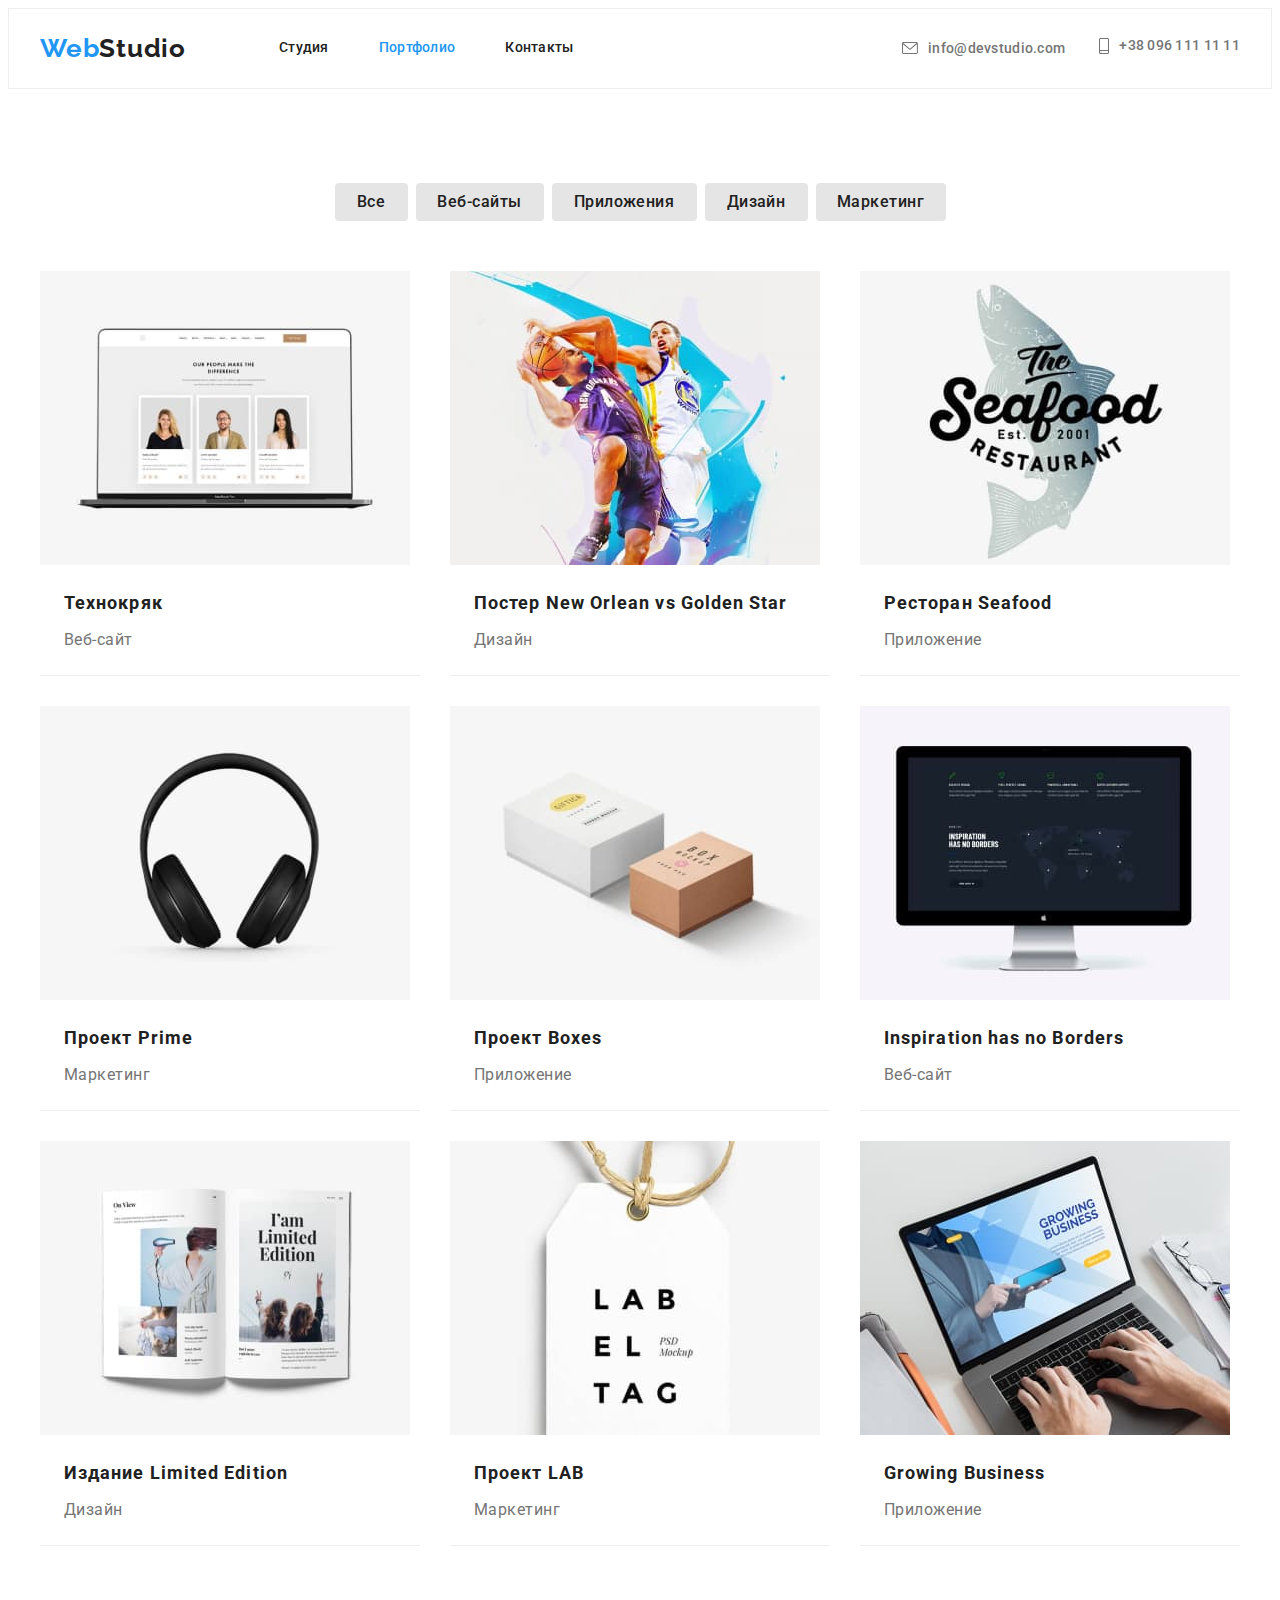
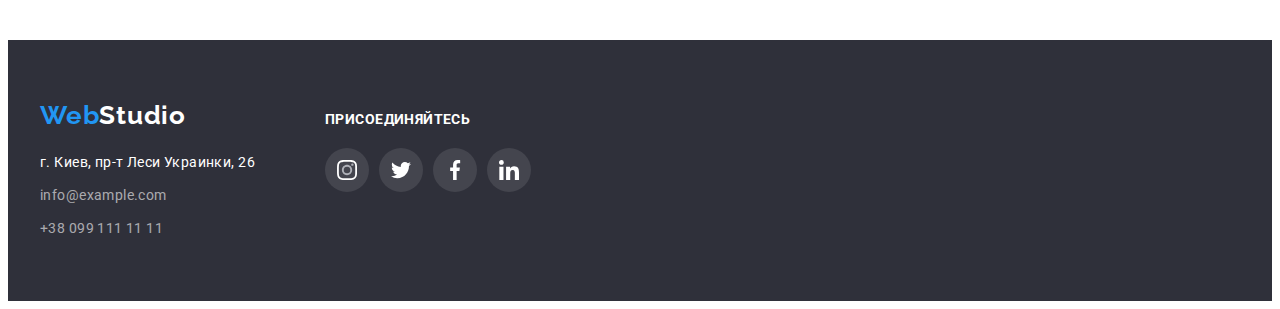
==== portfolio.html @ 6d010415 "hw-4" ====
<!DOCTYPE html>
<html lang="ru">
<head>
    <meta charset="UTF-8">
    <meta http-equiv="X-UA-Compatible" content="IE=edge">
    <meta name="viewport" content="width=, initial-scale=1.0">
    <link rel="preconnect" href="https://fonts.googleapis.com">
    <link rel="preconnect" href="https://fonts.gstatic.com" crossorigin>
    <link href="https://fonts.googleapis.com/css2?family=Raleway:wght@700&family=Roboto:wght@400;500;700;900&display=swap"
        rel="stylesheet">
    <link rel="stylesheet" href="https://cdnjs.cloudflare.com/ajax/libs/modern-normalize/1.1.0/modern-normalize.min.css"
     integrity="sha512-wpPYUAdjBVSE4KJnH1VR1HeZfpl1ub8YT/NKx4PuQ5NmX2tKuGu6U/JRp5y+Y8XG2tV+wKQpNHVUX03MfMFn9Q=="
    crossorigin="anonymous" referrerpolicy="no-referrer" />
    <link rel="stylesheet" href="./css/styles.css" />
    <title>Портфолио</title>
</head>
<body class="body">
    <header class="header">
        <div class="container">
        <a class="logo link" href="./index.html"><span>Web</span>Studio</a>
        <nav>
            <ul class="site-nav list">
                <li class="header-list"><a href="" class="link header-link">Студия</a></li>
                <li class="header-list"><a href="" class="link current header-link">Портфолио</a></li>
                <li class="header-list"><a href="" class="link header-link">Контакты</a></li>
            </ul>
        </nav>
        <div class="header-connect">
            <a class="header-mail link" href="mail:info@devstudio.com">
                <svg class="icon-mail">
                    <use href="./images/icons.svg#icon-envelope"></use>
                </svg>
                info@devstudio.com</a>
            <a class="header-tel link" href="tel:+380961111111">
                <svg class="icon-tel">
                    <use href="./images/icons.svg#icon-smartphone"></use>
                </svg>
                +38 096 111 11 11</a>
        </div>
        </div>
    </header>
    <main class="main">
        <section class="section"> 
           <div class="container">
                <h1 class="section-title visually-hidden">Портфолио</h1>
                <ul class="portfolio-list">
                    <li class="portfolio-btn list"><button class="section-btn btn" type="button">Все</button></li>
                    <li class="portfolio-btn list"><button class="section-btn btn-veb" type="button">Веб-сайты</button></li>
                    <li class="portfolio-btn list"><button class="section-btn btn-mobil" type="button">Приложения</button></li>
                    <li class="portfolio-btn list"><button class="section-btn btn-design" type="button">Дизайн</button></li>
                    <li class="portfolio-btn list"><button class="section-btn btn-marketing" type="button">Маркетинг</button></li>
                </ul>
                <ul class="gallery-list">
                    <li class="gallery-item list">
                        <a class="link" href="">
                            <img class="gallery-img" src="./images/img-2-1.jpg" alt="веб-сайт" width="370" height="294">
                            <div class="gallery-text">
                                <h2 class="portfolio-title">Технокряк</h2>
                                <p class="portfolio-text">Веб-сайт</p>
                            </div>
                        </a>
                    </li>
                    <li class="gallery-item list">
                        <a class="link" href="">
                            <img class="gallery-img" src="./images/img-2-2.jpg" alt="дизайн" width="370" height="294">
                            <div class="gallery-text">
                                <h2 class="portfolio-title">Постер New Orlean vs Golden Star</h2>
                                <p class="portfolio-text">Дизайн</p>
                            </div>
                        </a>
                    </li>
                    <li class="gallery-item list">
                        <a class="link" href="">
                            <img class="gallery-img" src="./images/img-2-3.jpg" alt="приложение" width="370" height="294">
                            <div class="gallery-text">
                                <h2 class="portfolio-title">Ресторан Seafood</h2>
                                <p class="portfolio-text">Приложение</p>
                            </div>
                        </a>
                    </li>
                    <li class="gallery-item list">
                        <a class="link" href="">
                            <img class="gallery-img" src="./images/img-2-4.jpg" alt="маркетинг" width="370" height="294">
                            <div class="gallery-text">
                                <h2 class="portfolio-title">Проект Prime</h2>
                                <p class="portfolio-text">Маркетинг</p>
                            </div>
                        </a>
                    </li>
                    <li class="gallery-item list">
                        <a class="link" href="">
                            <img class="gallery-img" src="./images/img-2-5.jpg" alt="приложение" width="370" height="294">
                           <div class="gallery-text">
                                <h2 class="portfolio-title">Проект Boxes</h2>
                                <p class="portfolio-text">Приложение</p>
                           </div>
                        </a>
                    </li>
                    <li class="gallery-item list">
                        <a class="link" href="">
                            <img class="gallery-img" src="./images/img-2-6.jpg" alt="веб-сайт" width="370" height="294">
                           <div class="gallery-text">
                                <h2 class="portfolio-title">Inspiration has no Borders</h2>
                                <p class="portfolio-text">Веб-сайт</p>
                           </div>
                        </a>
                    </li>
                    <li class="gallery-item list">
                        <a class="link" href="">
                            <img class="gallery-img" src="./images/img-2-7.jpg" alt="дизайн" width="370" height="294">
                            <div class="gallery-text">
                                <h2 class="portfolio-title">Издание Limited Edition</h2>
                                <p class="portfolio-text">Дизайн</p>
                            </div>
                        </a>
                    </li>
                    <li class="gallery-item list">
                        <a class="link" href="">
                            <img class="gallery-img" src="./images/img-2-8.jpg" alt="маркетинг" width="370" height="294">
                            <div class="gallery-text">
                                <h2 class="portfolio-title">Проект LAB</h2>
                                <p class="portfolio-text">Маркетинг</p>
                            </div>
                        </a>
                    </li>
                    <li class="gallery-item list">
                        <a class="link" href="">
                            <img class="gallery-img" src="./images/img-2-9.jpg" alt="приложение" width="370" height="294">
                           <div class="gallery-text">
                                <h2 class="portfolio-title">Growing Business</h2>
                                <p class="portfolio-text">Приложение</p>
                           </div>
                        </a>
                    </li>
                </ul>
           </div>
        </section>
    </main>
<footer class="footer">
    <div class="container">
        <div class="footer-contacts">
            <a class="footer-logo link" href=""><span>Web</span>Studio</a>
            <address>
                <ul class="footer-list list">
                    <li class="footer-list-item"><a class="footer-address link"
                            href="https://goo.gl/maps/FsZRRayFp5QSdKzL8" target="_blank" rel="noopener noindex nofollow"
                            class="link">г. Киев, пр-т Леси Украинки, 26</a>
                    </li>
                    <li class="footer-list-item"><a class="footer-link footer-mail link" href="mail:info@example.com"
                            class="link">info@example.com</a></li>
                    <li class="footer-list-item"><a class="footer-link link" href="tel:+380991111111" class="link">+38
                            099 111
                            11 11</a></li>
                </ul>
            </address>
        </div>
        <div class="contacts-soc">
            <h3 class="footer-text">присоединяйтесь</h3>
            <ul class="footer-soc-list list">
                <li class="footer-soc-item"><a href="" class="footer-soc-link">
                        <svg class="footer-soc-icon" width="20" height="20">
                            <use href="./images/icons.svg#icon-instagram-2"></use>
                        </svg>
                    </a></li>
                <li class="footer-soc-item"><a href="" class="footer-soc-link">
                        <svg class="footer-soc-icon" width="20" height="20">
                            <use href="./images/icons.svg#icon-twitter-1"></use>
                        </svg>
                    </a></li>
                <li class="footer-soc-item"><a href="" class="footer-soc-link">
                        <svg class="footer-soc-icon" width="20" height="20">
                            <use href="./images/icons.svg#icon-facebook-1"></use>
                        </svg>
                    </a></li>
                <li class="footer-soc-item"><a href="" class="footer-soc-link">
                        <svg class="footer-soc-icon" width="20" height="20">
                            <use href="./images/icons.svg#icon-linkedin-1"></use>
                        </svg>
                    </a></li>
            </ul>
        </div>
    </div>
</footer>
</body>
</html>
---- css/styles.css ----
:root{
    --body-color: #212121; 
    --title-color: #FFFFFF;  
    --header-color: #757575; 
    --section-color: #E5E5E5; 
    --main-color:#2F303A; 
    --accent-color: #2196F3;
}
/* body */
.body{
    color: var(--body-color);

    font-family: 'Roboto', sans-serif;
}
p, h1, h2, h3, h4, h5, h6{
    margin: 0;
}
ul{
    padding-left: 0;
    margin: 0;
}
img{
    display: block; 
}
.link{
    text-decoration: none;
}
.list {
    list-style: none;
    padding: 0;
    margin: 0; 
}
.container{
    margin-right: auto;
    margin-left: auto; 
    width: 1200px;
    padding-right: 15px;
    padding-left: 15px;
}
.header{
    padding-top: 24px; 
    padding-bottom: 24px;  

    border: 1px solid #EEEEEE;  
}
.header .container{
    display: flex; 
    align-items: center; 
}
   
/* logo */
.logo{
margin-right: 93px;
color: var(--body-color);

font-family: 'Raleway', sans-serif;
font-weight: 700;
font-size: 26px;
line-height: 1.19;
letter-spacing: 0.03em;
}
span {
    color: var(--accent-color);
}

/* site-nav */
.site-nav .link{ 
    color: var(--body-color);

    font-weight: 500;
    font-size: 14px;
    line-height: 1.14;
    letter-spacing: 0.02em;
}

.site-nav .link:hover,
.site-nav .link:focus{
    color: var(--accent-color);
}
.site-nav .link.current{
    color: var(--accent-color);
}
.site-nav{
    display: flex;
}
.header-link{
    display: block;
}
.header-list:not(:last-child) {
    margin-right: 50px;
}
.header-mail,
.header-tel{
    color: var(--header-color);
    
    font-weight: 500;
    font-size: 14px;
    line-height: 1.14;
    letter-spacing: 0.02em; 
}
.header-mail:hover,
.header-mail:focus {
    color: var(--accent-color);
}
.header-tel:hover,
.header-tel:focus {
    color: var(--accent-color);
}
.header-connect{
    margin-left: auto; 
}
.header-tel{
    margin-left: 30px; 
}
.header-connect .link{
    display: inline-flex; 
    align-items: center;
    fill: currentColor; 
}
.icon-mail{
    width: 16px;
    height: 12px;
    margin-right: 10px;
}
.icon-tel{
    width: 10px;
    height: 16px;
    margin-right: 10px;
}
/* hero */
.hero{
    background-color: var(--main-color);
    text-align: center;
    padding-top: 200px;
    padding-bottom: 200px; 
    background-image: linear-gradient(rgba(47, 48, 58, 0.4),
        rgba(47, 48, 58, 0.4)),
    url(..//images/hero.jpg);
    max-width: 1600px;
    height: 600px;
    margin-left: auto;
    margin-right: auto; 
}
.hero-title{
    margin-bottom: 30px;  
    color: var(--title-color);

    font-weight: 900;
    font-size: 44px;
    line-height: 1.36;
    letter-spacing: 0.06em;
    text-transform: uppercase;
}
.hero-button{
    border-radius: 4px;
    min-width: 200px; 
    height: 50px;   
    background-color: var(--accent-color);
    color: var(--title-color);

    font-family: inherit;
    font-weight: 700;
    font-size: 16px;
    line-height: 1.88;
    letter-spacing: 0.06em;
}
/* section */
.section{
    padding-top: 94px;
    padding-bottom: 94px; 
}
.section-list{
    display: flex;  
}
.section-title{
    margin-top: 0;
    margin-bottom: 10px;  
    color: var(--body-color);

    font-weight: 700;
    font-size: 14px;
    line-height: 1.14;
    letter-spacing: 0.03em;
    text-transform: uppercase;
}
.section-text{
    margin-right: 30px;
    color: var(--header-color);

    font-weight: 400;
    font-size: 14px;
    line-height: 1.71;
    letter-spacing: 0.03em;
}

.section-icons + .section-icons{
    margin-left: 30px; 
}
.section-icons{
    width: 270px;
    height: 120px;
    background-color: #F5F4FA;
    border-radius: 4px;
    display: flex;
    justify-content: center;
    align-items: center;
    margin-bottom: 30px; 
}
.section-page{
    padding-top: 0;  
}
.title{
   margin-top: 0;
    margin-bottom: 50px;  
    color: var(--body-color);

    font-weight: 700;
    font-size: 36px;
    line-height: 1.17;
    text-align: center;
    letter-spacing: 0.03em;
}
.section-img{
    display: flex;
}
.img:not(:last-child){
    margin-right: 30px;
}
/* section-part */
.section-part{
    background-color: #F5F4FA;
}
.section-part-list{
    display: flex; 
    margin-right: -30px; 
}
.part-title{
    margin-top: 0;
    margin-bottom: 10px; 
    color: var(--body-color);

    font-weight: 500;
    font-size: 16px;
    line-height: 1.19;
    text-align: center;
    letter-spacing: 0.03em;
}
.section-part-item {
    flex-basis: calc((100%-120px)/4); 
    margin-right: 30px; 
    box-shadow: 0px 1px 3px rgba(0, 0, 0, 0.12),
    0px 1px 1px rgba(0, 0, 0, 0.14),
    0px 2px 1px rgba(0, 0, 0, 0.2);
    border-radius: 0px 0px 4px 4px;
    background-color: var(--title-color);
}
.part-item{
    padding-top: 30px;
    padding-bottom: 30px; 
}
.part-text{
    margin-bottom: 16px;
    color: var(--header-color);

    font-weight: 400;
    font-size: 16px;
    line-height: 1.19;
    text-align: center;
    letter-spacing: 0.03em;
}
.part-soc-list{
    display: flex;
    justify-content: center;
}
.part-soc-item + .part-soc-item{
    margin-left: 10px;
}
.part-soc-link{
    width: 44px;
    height: 44px;
    background-color: transparent;
    border-radius: 50%;
    display: flex;
    justify-content: center;
    align-items: center;
}
.part-soc-icon{
    fill: #AFB1B8;  
}
.part-soc-link:hover{
    background-color: var(--accent-color);
}
.part-soc-link:hover .part-soc-icon{
    fill: var(--title-color);
}
.part-soc-link:focus {
    background-color: var(--accent-color);
}

.part-soc-link:focus .part-soc-icon {
    fill: var(--title-color);
}
/* client-section */
.client-list{
    display: flex;
    justify-content: center; 
}
.client-link{
    width: 170px;
    height: 92px;
    border: 1px solid #AFB1B8;
    box-sizing: border-box;
    border-radius: 4px;
    display: flex;
    justify-content: center;
    align-items: center;
}
.client-icon{
    fill: #AFB1B8;;
}
.client-item + .client-item{
    margin-left: 30px;
}
.client-link:hover{
    border: 3px solid var(--accent-color);
}
.client-link:focus {
    border: 3px solid var(--accent-color);
}
.client-icon:hover{
    fill: var(--accent-color); 
}
/* footer */
.footer{
    padding-top: 60px;
    padding-bottom: 60px;
    background-color: var(--main-color);
    border-bottom: var(--body-color); 
}
.footer .container{
    display: flex;
    
}
.footer-list{
    margin-top: 20px;
    color: var(--title-color); 
} 
.footer-list-item:not(:last-child){
    margin-bottom: 9px;
} 
.footer-logo{
    color: var(--title-color);

    font-family: 'Raleway', sans-serif;
    font-weight: 700;
    font-size: 26px;
    line-height: 1.19;
    letter-spacing: 0.03em;
}
.footer-address{
    color: var(--title-color);
    font-style: normal; 
    font-weight: 400; 
    font-size: 14px;
    line-height: 1.71;
    letter-spacing: 0.03em;
}
.footer-address:hover,
.footer-address:focus {
    color: var(--accent-color);
}
.footer-link{
    color: rgba(255, 255, 255, 0.6);

    font-weight: 400;
    font-size: 14px;
    line-height: 1.71;
    letter-spacing: 0.03em;
    font-style: normal;
}
.footer-link:hover,
.footer-link:focus {
    color: var(--accent-color);
}
.footer-text{
    font-family: 'Roboto', sans-serif;
    font-style: normal;
    font-weight: 700;
    font-size: 14px;
    line-height: 1.14;
    letter-spacing: 0.03em;
    text-transform: uppercase;
    margin-top: 12px; 
    margin-bottom: 20px; 
    
    color: #FFFFFF;
}
.footer-contacts{
    margin-right: 70px; 
}
.footer-soc-icon{
    fill: var(--title-color);
}
.footer-soc-list {
    display: flex;
    justify-content: center;
}
.footer-soc-item + .footer-soc-item{
    margin-left: 10px;
}
.footer-soc-link {
    width: 44px;
    height: 44px;
    background-color: rgba(255, 255, 255, 0.1); 
    border-radius: 50%;
    display: flex;
    justify-content: center;
    align-items: center;
}
.footer-soc-link:hover {
    background-color: var(--accent-color);
}

.footer-soc-link:hover .footer-soc-icon {
    fill: var(--title-color);
}

.footer-soc-link:focus {
    background-color: var(--accent-color);
}

.footer-soc-link:focus .footer-soc-icon {
    fill: var(--title-color);
}
/* portfolio */

.visually-hidden{
    position: absolute;
    width: 1px;
    height: 1px;
    margin: -1px;
    border: 0;
    padding: 0;
    white-space: nowrap;
    clip-path: inset(100%);
    clip: rect(0 0 0 0);
    overflow: hidden;
}
.portfolio-list{
    display: flex; 
    justify-content: center; 
}
.portfolio-btn:not(:last-child){
    margin-right: 8px;   
} 
.section-btn{
    border-radius: 4px;  
    border-color: transparent;  
   margin-top: 0;
    margin-bottom: 50px;
    height: 38px;
    background-color: var(--section-color);
    color: var(--body-color);

    font-family: inherit;
    font-weight: 500;
    font-size: 16px;
    line-height: 1.62;
    text-align: center;
    letter-spacing: 0.03em;
}
.section-btn:hover {
    border: 3px solid var(--accent-color);
   box-shadow: 0px 3px 1px rgba(0, 0, 0, 0.1),
0px 1px 2px rgba(0, 0, 0, 0.08),
0px 2px 2px rgba(0, 0, 0, 0.12);
}
.section-btn:focus{
    background-color: var(--accent-color);
    color: var(--title-color);
    box-shadow: 0px 3px 1px rgba(0, 0, 0, 0.1),
    0px 1px 2px rgba(0, 0, 0, 0.08),
    0px 2px 2px rgba(0, 0, 0, 0.12);
    }
.btn{
    width: 73px;
}
.btn-veb{
    width: 128px;
}
.btn-mobil{
    width: 145px;
}
.btn-design{
    width: 103px;
}
.btn-marketing{
    width: 130px;
}
.gallery-list{
    display: flex;
    flex-wrap: wrap; 
    margin-left: -30px;
    margin-bottom: -30px; 
}
.gallery-item{
    width: calc(100% / 3 - 30px); 
    margin-left: 30px;
    margin-bottom: 30px; 
    border-bottom: 1px solid #EEEEEE;
}
.gallery-item:hover{
    box-shadow: 0px 1px 1px rgba(0, 0, 0, 0.12),
    0px 4px 4px rgba(0, 0, 0, 0.06),
    1px 4px 6px rgba(0, 0, 0, 0.16);
}
.gallery-img:hover {
    box-shadow: 0px 1px 1px rgba(0, 0, 0, 0.12),
        0px 4px 4px rgba(0, 0, 0, 0.06),
        1px 4px 6px rgba(0, 0, 0, 0.16);
} 
.gallery-text{
    padding: 20px 24px;  
}
.portfolio-title{
    margin-bottom: 4px;  
    color: var(--body-color);

    font-weight: 700;
    font-size: 18px;
    line-height: 2;
    letter-spacing: 0.06em;
}
.portfolio-text{
    color: var(--header-color);

    font-weight: 400;
    font-size: 16px;
    line-height: 1.88;
    letter-spacing: 0.03em;
}
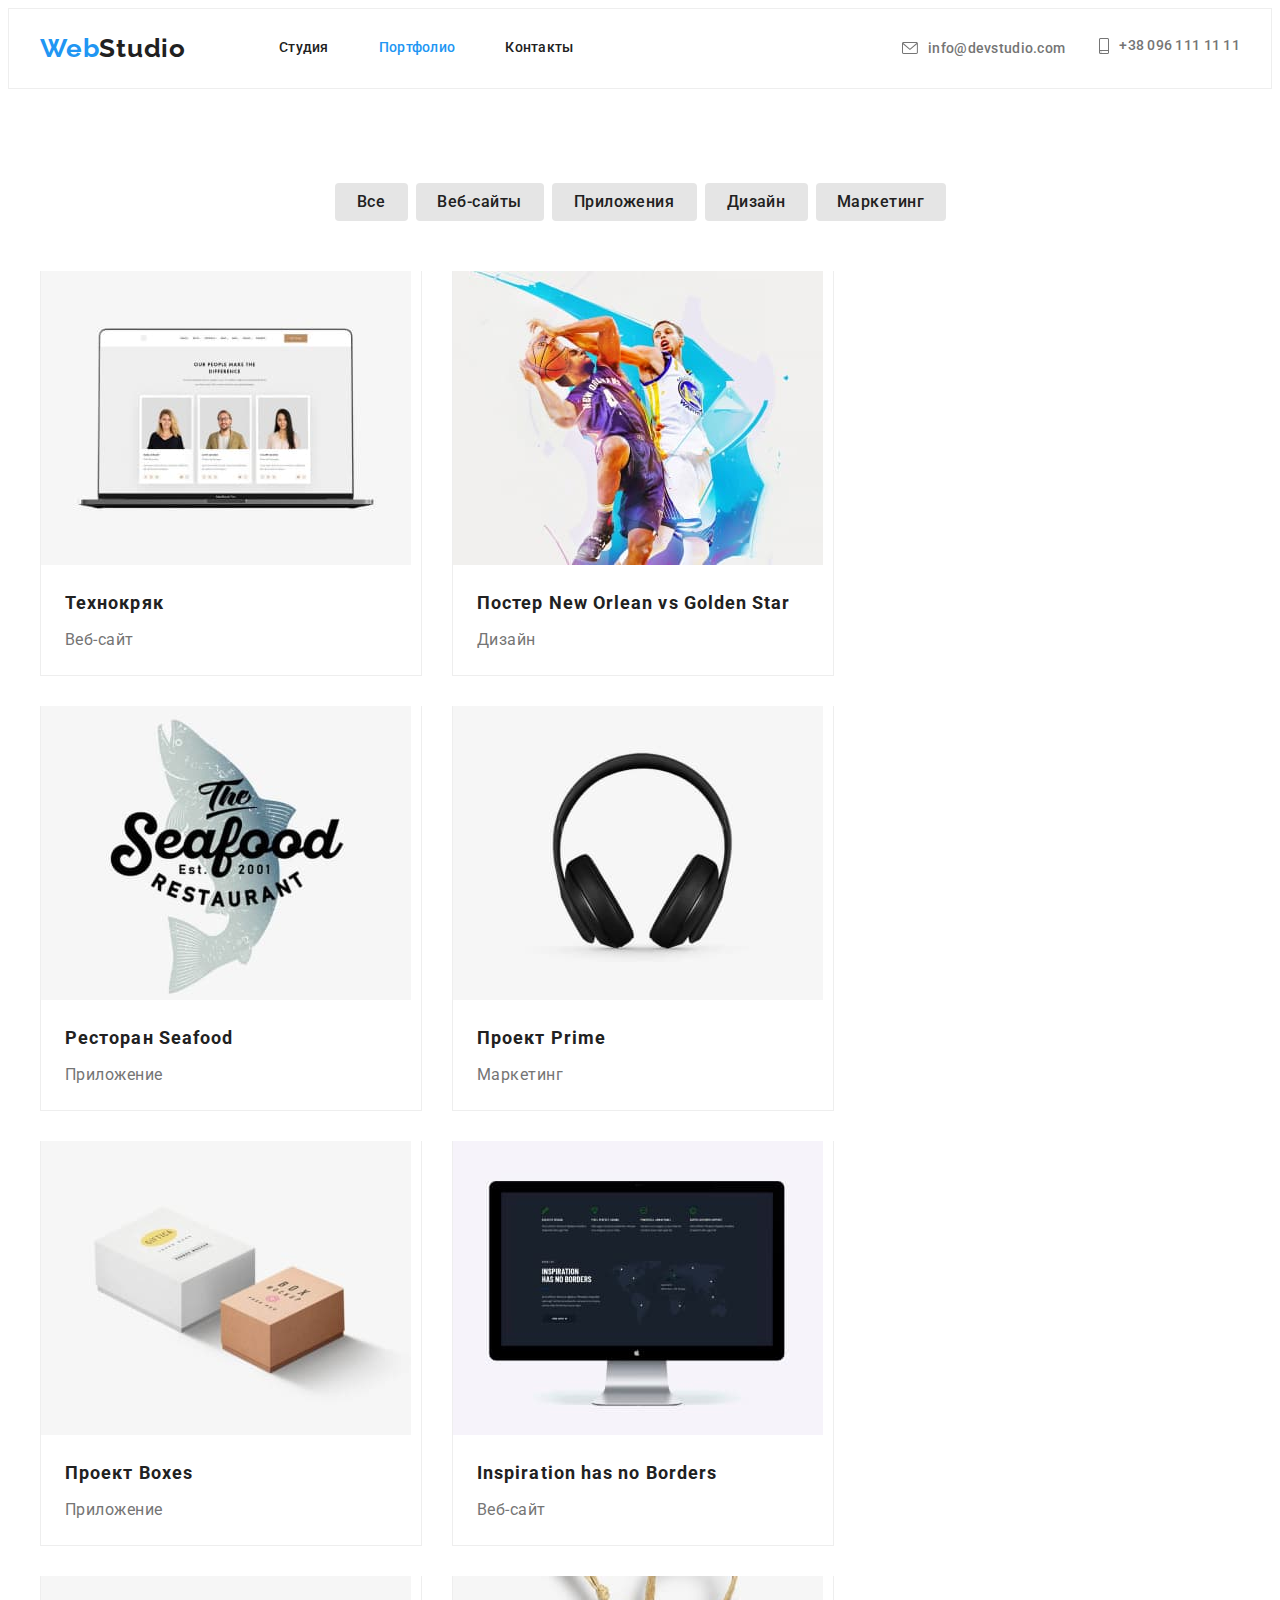
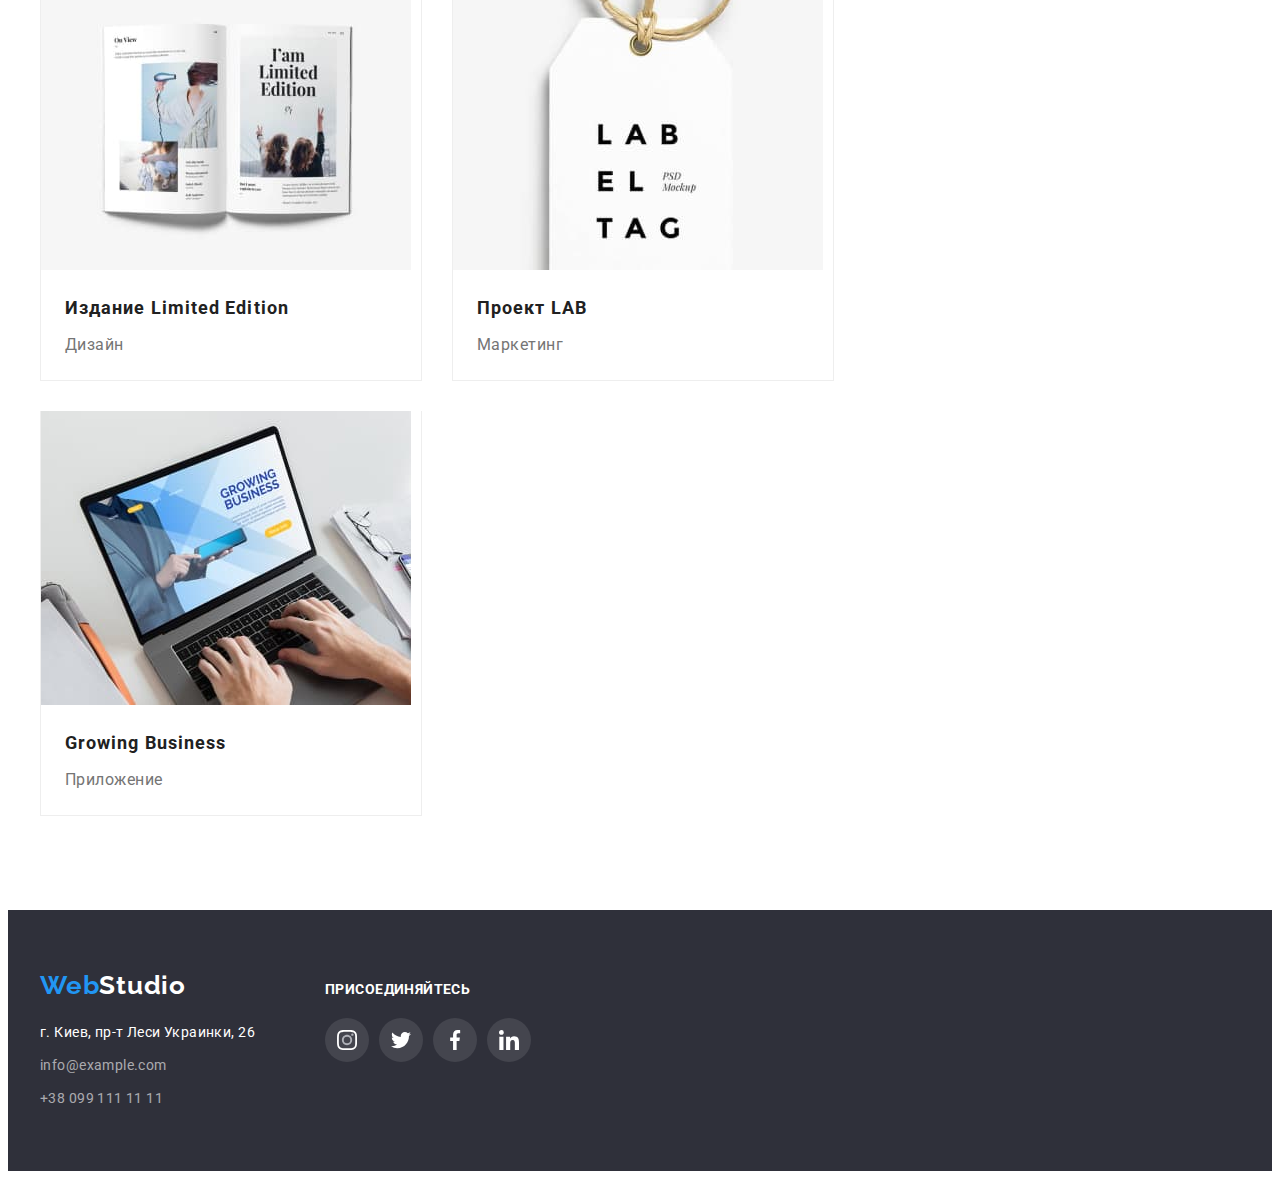
==== commit 410b6d78: "corrected hover" ====
--- a/portfolio.html
+++ b/portfolio.html
@@ -20,7 +20,7 @@
         <a class="logo link" href="./index.html"><span>Web</span>Studio</a>
         <nav>
             <ul class="site-nav list">
-                <li class="header-list"><a href="" class="link header-link">Студия</a></li>
+                <li class="header-list"><a href="./index.html" class="link header-link">Студия</a></li>
                 <li class="header-list"><a href="" class="link current header-link">Портфолио</a></li>
                 <li class="header-list"><a href="" class="link header-link">Контакты</a></li>
             </ul>
--- a/css/styles.css
+++ b/css/styles.css
@@ -172,6 +172,9 @@
 .section-list{
     display: flex;  
 }
+.section-list-item{
+    margin-right: 30px; 
+}
 .section-title{
     margin-top: 0;
     margin-bottom: 10px;  
@@ -184,7 +187,6 @@
     text-transform: uppercase;
 }
 .section-text{
-    margin-right: 30px;
     color: var(--header-color);
 
     font-weight: 400;
@@ -324,11 +326,14 @@
 .client-link:hover{
     border: 3px solid var(--accent-color);
 }
-.client-link:focus {
+.client-link:focus{
     border: 3px solid var(--accent-color);
 }
 .client-icon:hover{
     fill: var(--accent-color); 
+}
+.client-icon:focus{
+    fill: var(--accent-color);
 }
 /* footer */
 .footer{
@@ -469,11 +474,12 @@
     text-align: center;
     letter-spacing: 0.03em;
 }
-.section-btn:hover {
-    border: 3px solid var(--accent-color);
-   box-shadow: 0px 3px 1px rgba(0, 0, 0, 0.1),
-0px 1px 2px rgba(0, 0, 0, 0.08),
-0px 2px 2px rgba(0, 0, 0, 0.12);
+.section-btn:hover{
+    background-color: var(--accent-color);
+    color: var(--title-color);
+    box-shadow: 0px 3px 1px rgba(0, 0, 0, 0.1),
+    0px 1px 2px rgba(0, 0, 0, 0.08),
+    0px 2px 2px rgba(0, 0, 0, 0.12);
 }
 .section-btn:focus{
     background-color: var(--accent-color);
@@ -507,18 +513,14 @@
     width: calc(100% / 3 - 30px); 
     margin-left: 30px;
     margin-bottom: 30px; 
-    border-bottom: 1px solid #EEEEEE;
+    border: 1px solid #EEEEEE;
+    border-top: none; 
 }
 .gallery-item:hover{
     box-shadow: 0px 1px 1px rgba(0, 0, 0, 0.12),
     0px 4px 4px rgba(0, 0, 0, 0.06),
     1px 4px 6px rgba(0, 0, 0, 0.16);
 }
-.gallery-img:hover {
-    box-shadow: 0px 1px 1px rgba(0, 0, 0, 0.12),
-        0px 4px 4px rgba(0, 0, 0, 0.06),
-        1px 4px 6px rgba(0, 0, 0, 0.16);
-} 
 .gallery-text{
     padding: 20px 24px;  
 }
